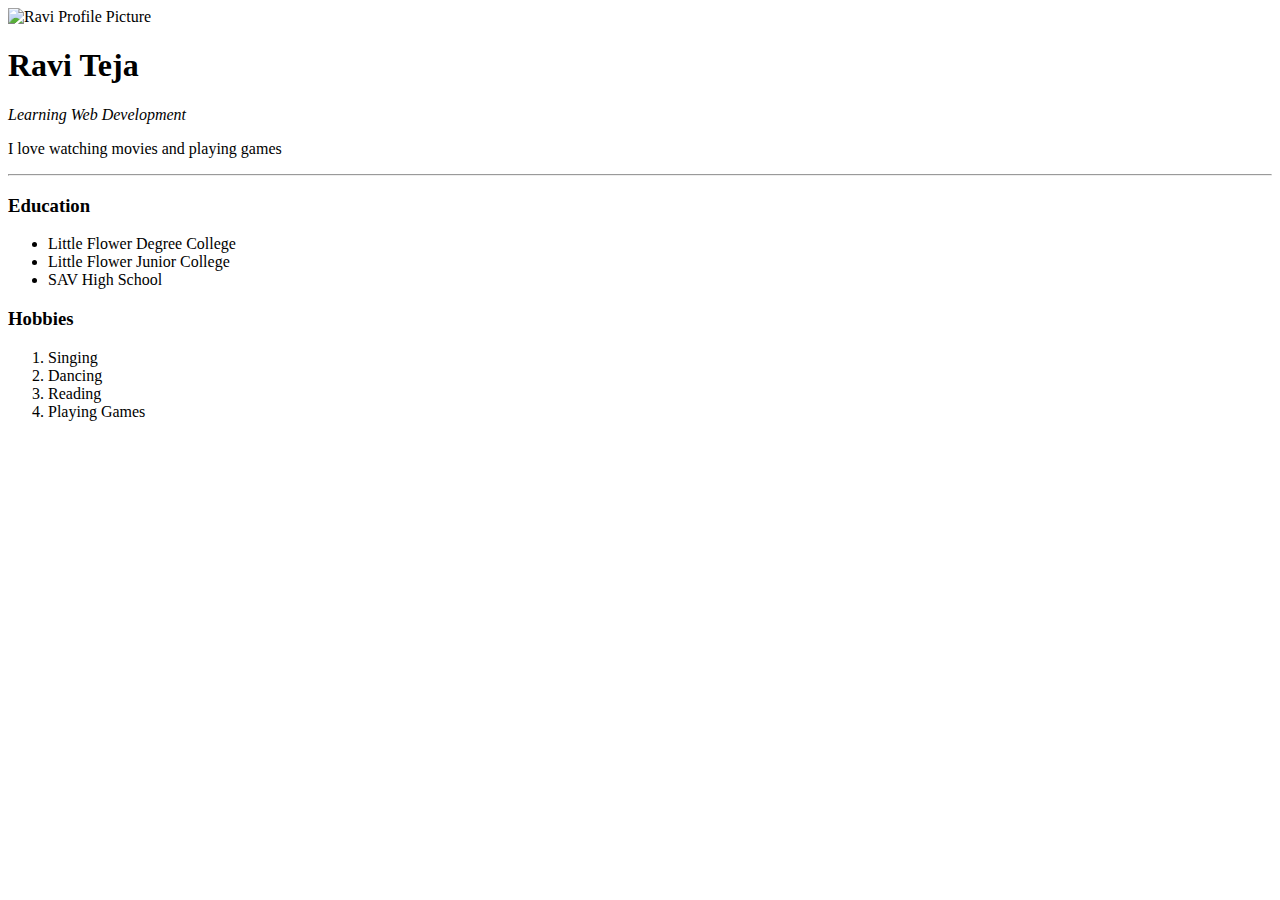
==== index.html @ f7b1ebb9 "Add files in repository" ====
<!DOCTYPE html>
<html lang="en" dir="ltr">

<head>
  <meta charset="utf-8">
  <title>Ravi's Personal Site</title>
</head>

<body>
  <img src="https://i.pinimg.com/originals/2a/db/8b/2adb8b0d7eaff53ea1950d6b39d2d066.jpg" alt="Ravi Profile Picture">
  <h1> Ravi Teja </h1>
   <p><em>Learning Web Development</em></p>
   <p>I love watching movies and playing games</p>
   <hr>
   <h3>Education</h3>
   <ul>
     <li>Little Flower Degree College</li>
     <li>Little Flower Junior College</li>
     <li>SAV High School</li>
   </ul>
   <h3>Hobbies</h3>
   <ol>
     <li>Singing</li>
     <li>Dancing</li>
     <li>Reading</li>
     <li>Playing Games</li>
   </ol>
</body>

</html>
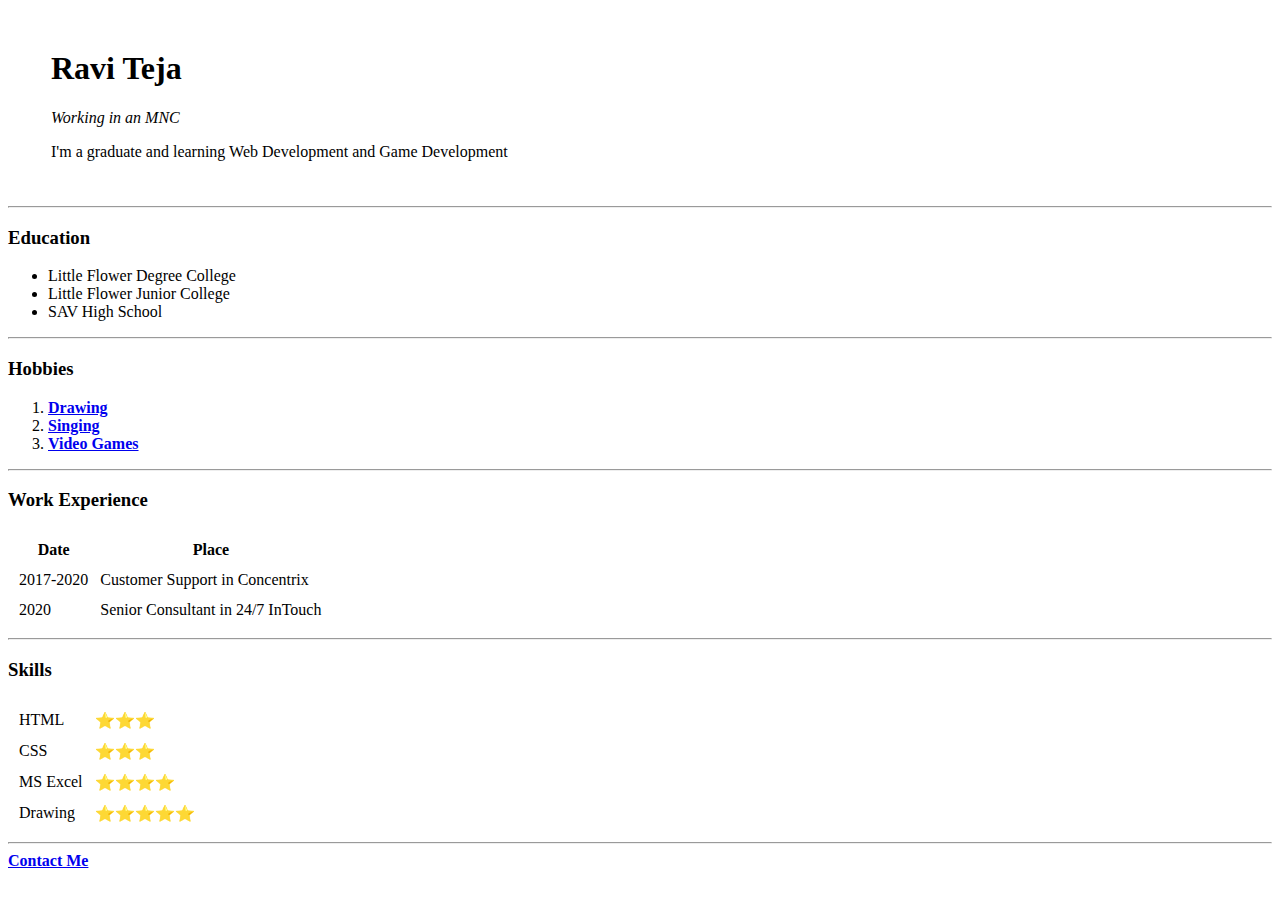
==== commit ef29572b: "Added Files Via Upload" ====
--- a/index.html
+++ b/index.html
@@ -7,24 +7,66 @@
 </head>
 
 <body>
-  <img src="https://i.pinimg.com/originals/2a/db/8b/2adb8b0d7eaff53ea1950d6b39d2d066.jpg" alt="Ravi Profile Picture">
-  <h1> Ravi Teja </h1>
-   <p><em>Learning Web Development</em></p>
-   <p>I love watching movies and playing games</p>
-   <hr>
-   <h3>Education</h3>
-   <ul>
-     <li>Little Flower Degree College</li>
-     <li>Little Flower Junior College</li>
-     <li>SAV High School</li>
-   </ul>
-   <h3>Hobbies</h3>
-   <ol>
-     <li>Singing</li>
-     <li>Dancing</li>
-     <li>Reading</li>
-     <li>Playing Games</li>
-   </ol>
+  <table cellspacing="20">
+    <tr>
+      <td><img src="C:\Users\teja7\OneDrive\Desktop\Web Development\HTML Personal Site\Ravi Teja.png" alt=""></td>
+      <td>  <h1>Ravi Teja</h1>
+        <p><em>Working in an MNC</em></p>
+        <p>I'm a graduate and learning Web Development and Game Development</p></td>
+    </tr>
+  </table>
+  <hr>
+  <h3>Education</h3>
+  <ul>
+    <li>Little Flower Degree College</li>
+    <li>Little Flower Junior College</li>
+    <li>SAV High School</li>
+  </ul>
+  <hr>
+  <h3>Hobbies</h3>
+  <ol start="1">
+    <li><strong><a href="https://www.pexels.com/search/sketching/">Drawing</a></strong></li>
+    <li><strong><a href="https://www.schoolofrock.com/resources/vocals/9-best-vocal-warm-ups-for-singers">Singing</a></strong></li>
+    <li><strong><a href="https://www.youtube.com/watch?v=ULfjoCqEo6I">Video Games</a></strong></li>
+  </ol>
+  <hr>
+  <h3>Work Experience</h3>
+  <table cellspacing="10">
+    <tr>
+      <th>Date</th>
+      <th>Place</th>
+    </tr>
+    <tr>
+      <td>2017-2020</td>
+      <td>Customer Support in Concentrix</td>
+    </tr>
+    <tr>
+      <td>2020</td>
+      <td>Senior Consultant in 24/7 InTouch</td>
+    </tr>
+  </table>
+  <hr>
+  <h3>Skills</h3>
+  <table cellspacing="10">
+    <tr>
+      <td>HTML</td>
+      <td>⭐⭐⭐</td>
+    </tr>
+    <tr>
+      <td>CSS</td>
+      <td>⭐⭐⭐</td>
+    </tr>
+    <tr>
+      <td>MS Excel</td>
+      <td>⭐⭐⭐⭐</td>
+    </tr>
+    <tr>
+      <td>Drawing</td>
+      <td>⭐⭐⭐⭐⭐</td>
+    </tr>
+  </table>
+  <hr>
+  <strong><a href="C:\Users\teja7\OneDrive\Desktop\Web Development\HTML Personal Site\Contact-Me.html">Contact Me</a></strong>
 </body>
 
 </html>
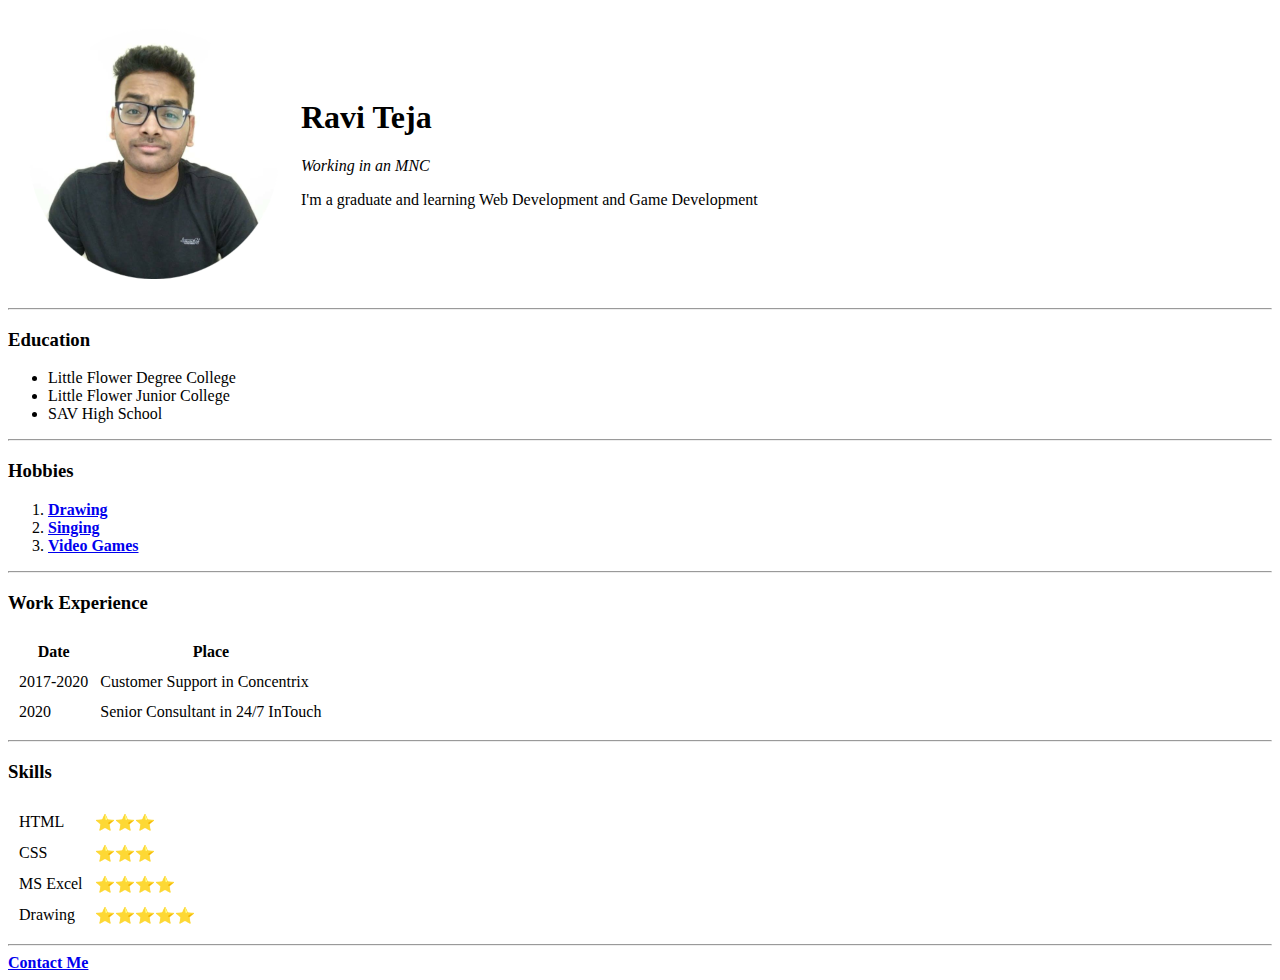
==== commit b23e1caf: "Update index.html" ====
--- a/index.html
+++ b/index.html
@@ -1,4 +1,3 @@
-<!DOCTYPE html>
 <html lang="en" dir="ltr">
 
 <head>
@@ -9,7 +8,7 @@
 <body>
   <table cellspacing="20">
     <tr>
-      <td><img src="C:\Users\teja7\OneDrive\Desktop\Web Development\HTML Personal Site\Ravi Teja.png" alt=""></td>
+      <td><img src="Ravi Teja.png" alt=""></td>
       <td>  <h1>Ravi Teja</h1>
         <p><em>Working in an MNC</em></p>
         <p>I'm a graduate and learning Web Development and Game Development</p></td>
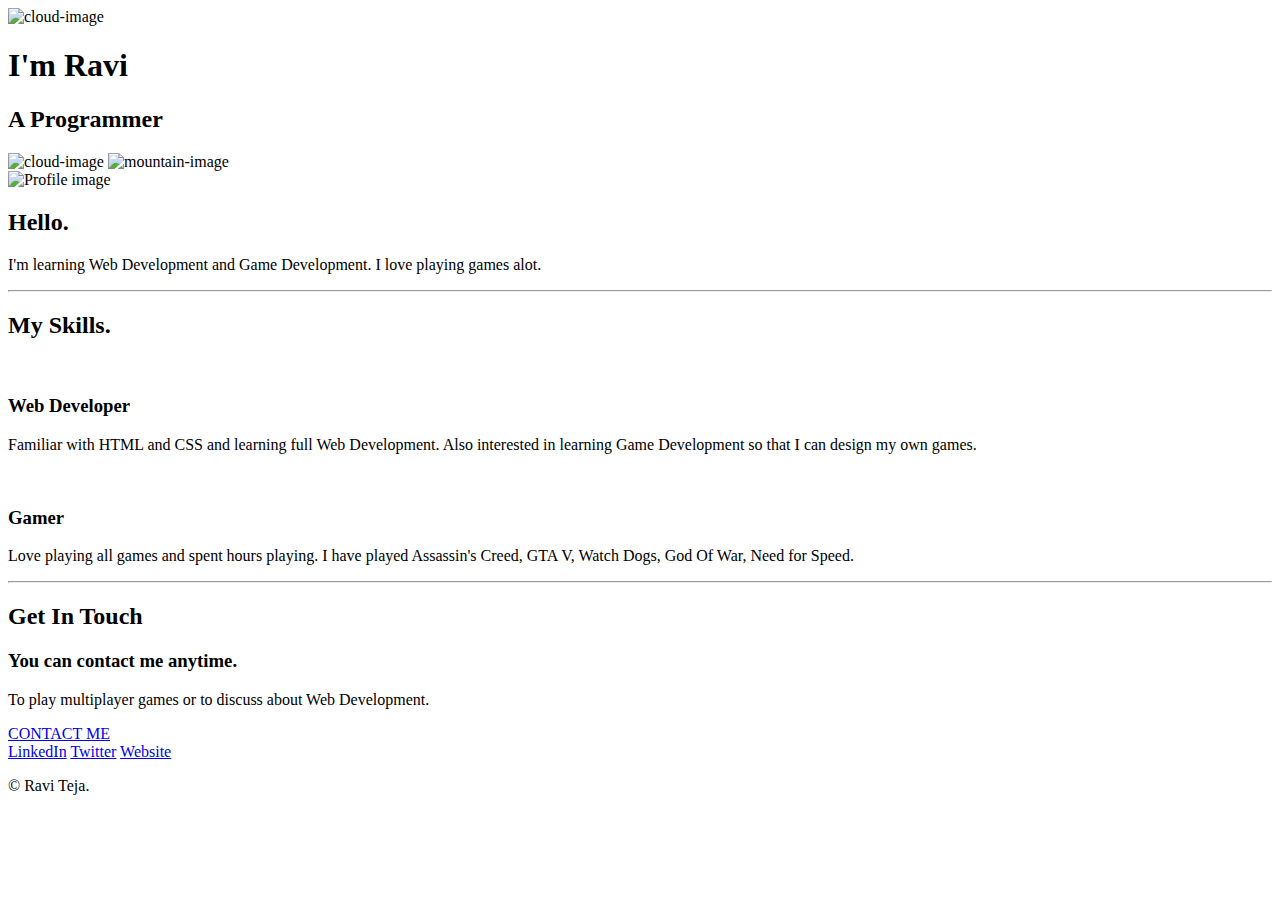
==== commit 1695c063: "Update CSS" ====
--- a/index.html
+++ b/index.html
@@ -1,71 +1,60 @@
+<!DOCTYPE html>
 <html lang="en" dir="ltr">
 
 <head>
   <meta charset="utf-8">
-  <title>Ravi's Personal Site</title>
+  <title>Ravi Teja</title>
+  <link rel="stylesheet" href="css/styles.css">
+  <link rel="icon" href="favicon.ico">
+  <link rel="preconnect" href="https://fonts.googleapis.com">
+  <link rel="preconnect" href="https://fonts.gstatic.com" crossorigin>
+  <link href="https://fonts.googleapis.com/css2?family=Merriweather&family=Montserrat&family=Sacramento&display=swap" rel="stylesheet">
 </head>
 
 <body>
-  <table cellspacing="20">
-    <tr>
-      <td><img src="Ravi Teja.png" alt=""></td>
-      <td>  <h1>Ravi Teja</h1>
-        <p><em>Working in an MNC</em></p>
-        <p>I'm a graduate and learning Web Development and Game Development</p></td>
-    </tr>
-  </table>
-  <hr>
-  <h3>Education</h3>
-  <ul>
-    <li>Little Flower Degree College</li>
-    <li>Little Flower Junior College</li>
-    <li>SAV High School</li>
-  </ul>
-  <hr>
-  <h3>Hobbies</h3>
-  <ol start="1">
-    <li><strong><a href="https://www.pexels.com/search/sketching/">Drawing</a></strong></li>
-    <li><strong><a href="https://www.schoolofrock.com/resources/vocals/9-best-vocal-warm-ups-for-singers">Singing</a></strong></li>
-    <li><strong><a href="https://www.youtube.com/watch?v=ULfjoCqEo6I">Video Games</a></strong></li>
-  </ol>
-  <hr>
-  <h3>Work Experience</h3>
-  <table cellspacing="10">
-    <tr>
-      <th>Date</th>
-      <th>Place</th>
-    </tr>
-    <tr>
-      <td>2017-2020</td>
-      <td>Customer Support in Concentrix</td>
-    </tr>
-    <tr>
-      <td>2020</td>
-      <td>Senior Consultant in 24/7 InTouch</td>
-    </tr>
-  </table>
-  <hr>
-  <h3>Skills</h3>
-  <table cellspacing="10">
-    <tr>
-      <td>HTML</td>
-      <td>⭐⭐⭐</td>
-    </tr>
-    <tr>
-      <td>CSS</td>
-      <td>⭐⭐⭐</td>
-    </tr>
-    <tr>
-      <td>MS Excel</td>
-      <td>⭐⭐⭐⭐</td>
-    </tr>
-    <tr>
-      <td>Drawing</td>
-      <td>⭐⭐⭐⭐⭐</td>
-    </tr>
-  </table>
-  <hr>
-  <strong><a href="C:\Users\teja7\OneDrive\Desktop\Web Development\HTML Personal Site\Contact-Me.html">Contact Me</a></strong>
+  <div class="top-container">
+    <img class="top-cloud" src="images/cloud.png" alt="cloud-image">
+    <h1>I'm Ravi</h1>
+    <h2>A <span class="pro">Pro</span>grammer</h2>
+    <img class="bottom-cloud" src="images/cloud.png" alt="cloud-image">
+    <img src="images/mountain.png" alt="mountain-image">
+  </div>
+  <div class="middle-container">
+    <div class="profile">
+      <img src="images/Ravi Teja.png" alt="Profile image">
+      <h2>Hello.</h2>
+      <p class="introduction">I'm learning Web Development and Game Development. I love playing games alot.</p>
+    </div>
+    <hr>
+    <div class="skills">
+      <h2>My Skills.</h2>
+      <div class="skill-row">
+        <img class="requiem-img" src="images/requirements.png" alt="">
+        <h3>Web Developer</h3>
+        <p>Familiar with HTML and CSS and learning full Web Development. Also interested in learning Game Development so that I can design my own games.</p>
+      </div>
+      <div class="skill-row">
+        <img class="game-img" src="images/game-console.png" alt="">
+        <h3>Gamer</h3>
+        <p>Love playing all games and spent hours playing. I have played Assassin's Creed, GTA V, Watch Dogs, God Of War, Need for Speed.</p>
+      </div>
+    </div>
+    <hr>
+    <div class="contact-me">
+      <h2>Get In Touch</h2>
+      <h3>You can contact me anytime.</h3>
+      <p class="contact-message">To play multiplayer games or to discuss about Web Development.</p>
+      <a class="btn" href="mailto:teja72651@gmail.com">CONTACT ME</a>
+    </div>
+  </div>
+
+
+  <div class="bottom-container">
+    <a class="footer-link" href="https://www.linkedin.com/">LinkedIn</a>
+    <a class="footer-link" href="https://twitter.com/">Twitter</a>
+    <a class="footer-link" href="https://www.appbrewery.co/">Website</a>
+    <p class="copyright">© Ravi Teja.</p>
+  </div>
 </body>
 
 </html>
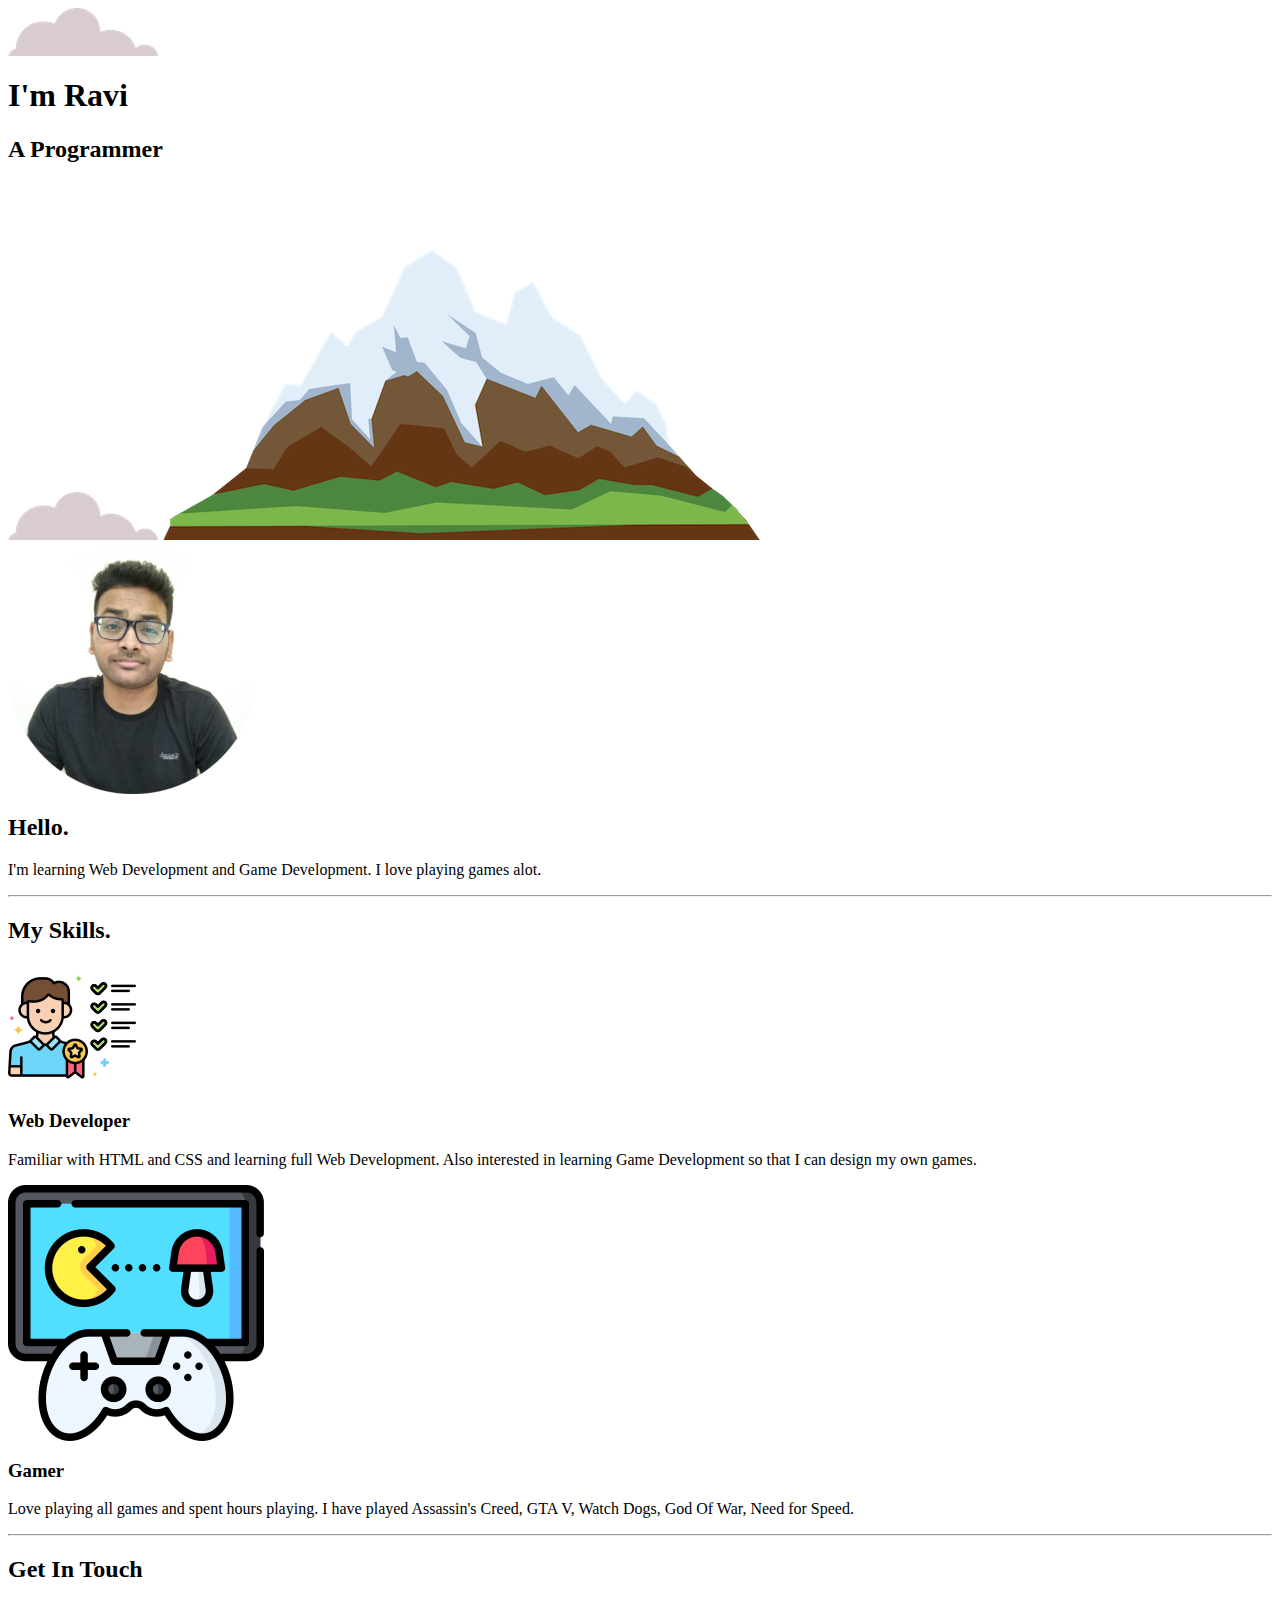
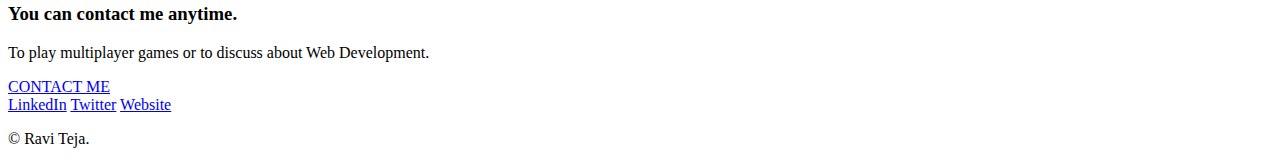
==== commit b90ea16c: "Update index.html" ====
--- a/index.html
+++ b/index.html
@@ -1,4 +1,3 @@
-<!DOCTYPE html>
 <html lang="en" dir="ltr">
 
 <head>
@@ -13,15 +12,15 @@
 
 <body>
   <div class="top-container">
-    <img class="top-cloud" src="images/cloud.png" alt="cloud-image">
+    <img class="top-cloud" src="cloud.png" alt="cloud-image">
     <h1>I'm Ravi</h1>
     <h2>A <span class="pro">Pro</span>grammer</h2>
-    <img class="bottom-cloud" src="images/cloud.png" alt="cloud-image">
-    <img src="images/mountain.png" alt="mountain-image">
+    <img class="bottom-cloud" src="cloud.png" alt="cloud-image">
+    <img src="mountain.png" alt="mountain-image">
   </div>
   <div class="middle-container">
     <div class="profile">
-      <img src="images/Ravi Teja.png" alt="Profile image">
+      <img src="Ravi Teja.png" alt="Profile image">
       <h2>Hello.</h2>
       <p class="introduction">I'm learning Web Development and Game Development. I love playing games alot.</p>
     </div>
@@ -29,12 +28,12 @@
     <div class="skills">
       <h2>My Skills.</h2>
       <div class="skill-row">
-        <img class="requiem-img" src="images/requirements.png" alt="">
+        <img class="requiem-img" src="requirements.png" alt="">
         <h3>Web Developer</h3>
         <p>Familiar with HTML and CSS and learning full Web Development. Also interested in learning Game Development so that I can design my own games.</p>
       </div>
       <div class="skill-row">
-        <img class="game-img" src="images/game-console.png" alt="">
+        <img class="game-img" src="game-console.png" alt="">
         <h3>Gamer</h3>
         <p>Love playing all games and spent hours playing. I have played Assassin's Creed, GTA V, Watch Dogs, God Of War, Need for Speed.</p>
       </div>
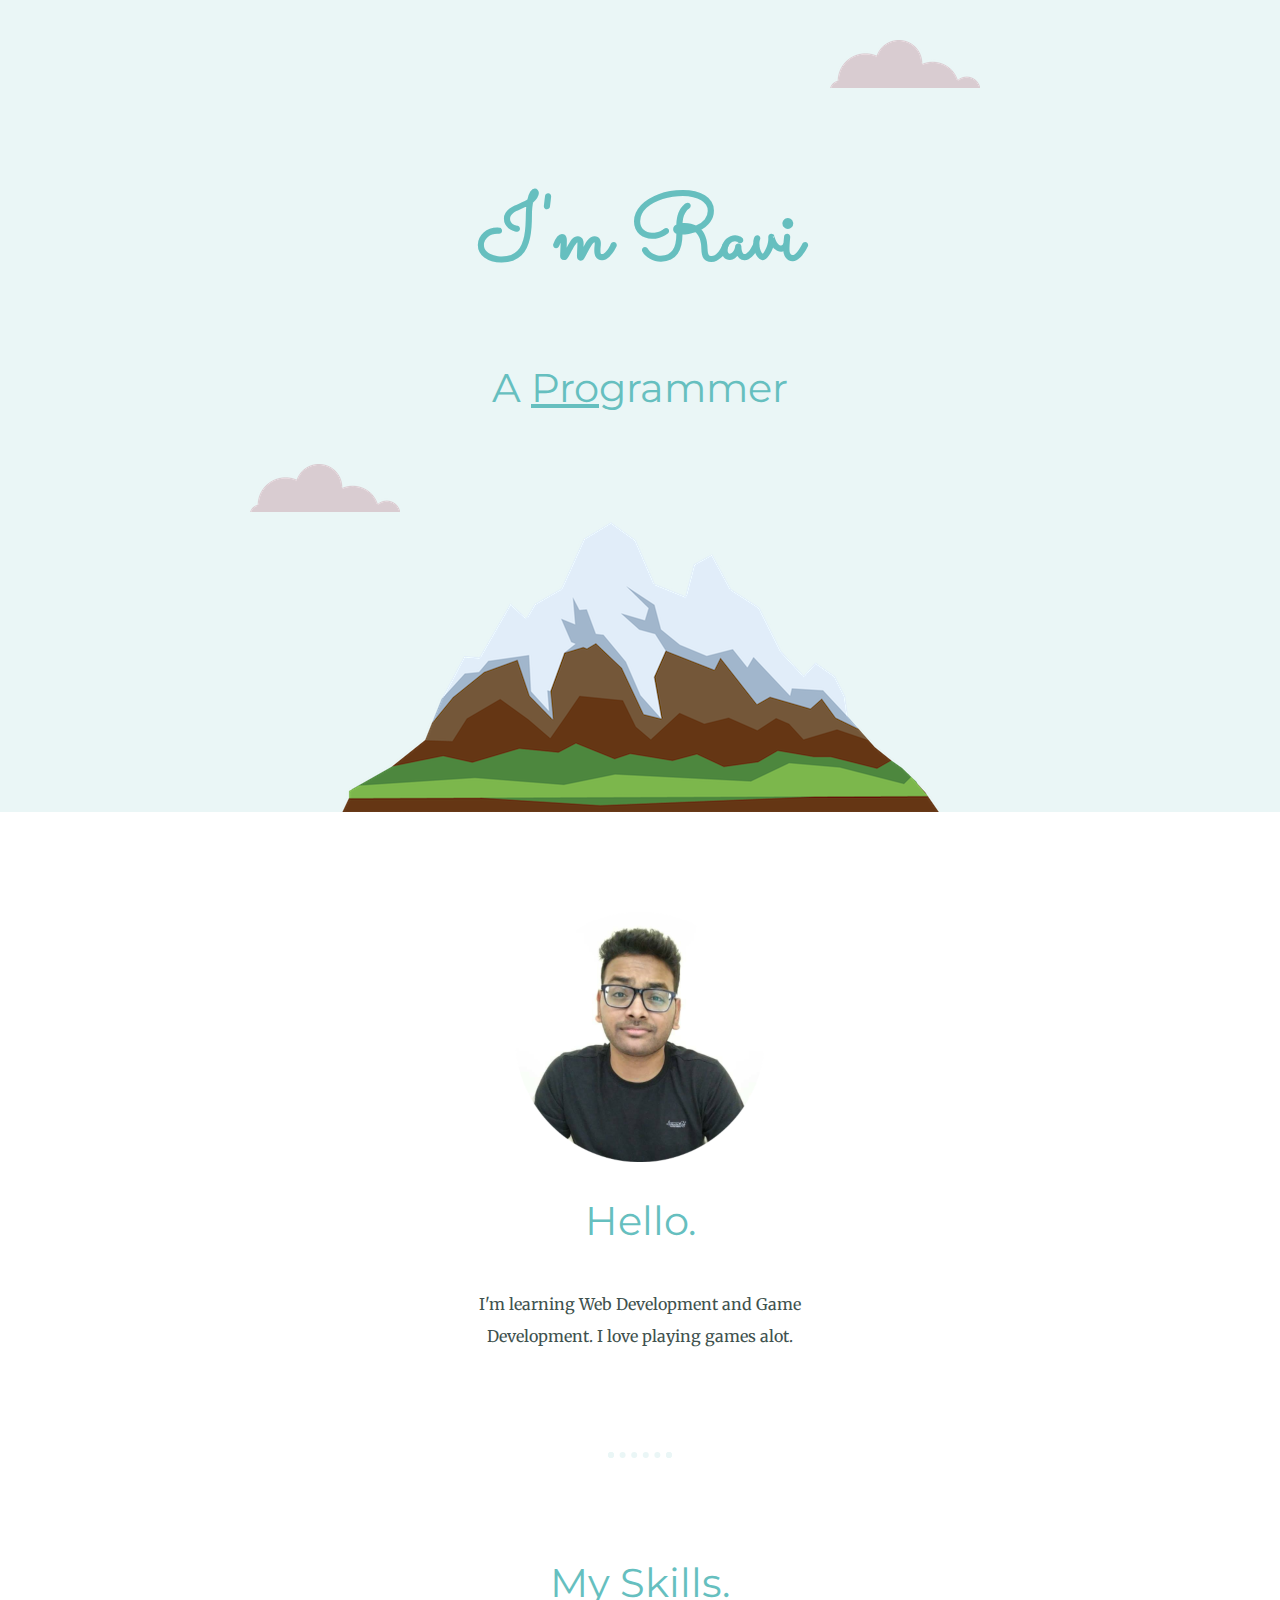
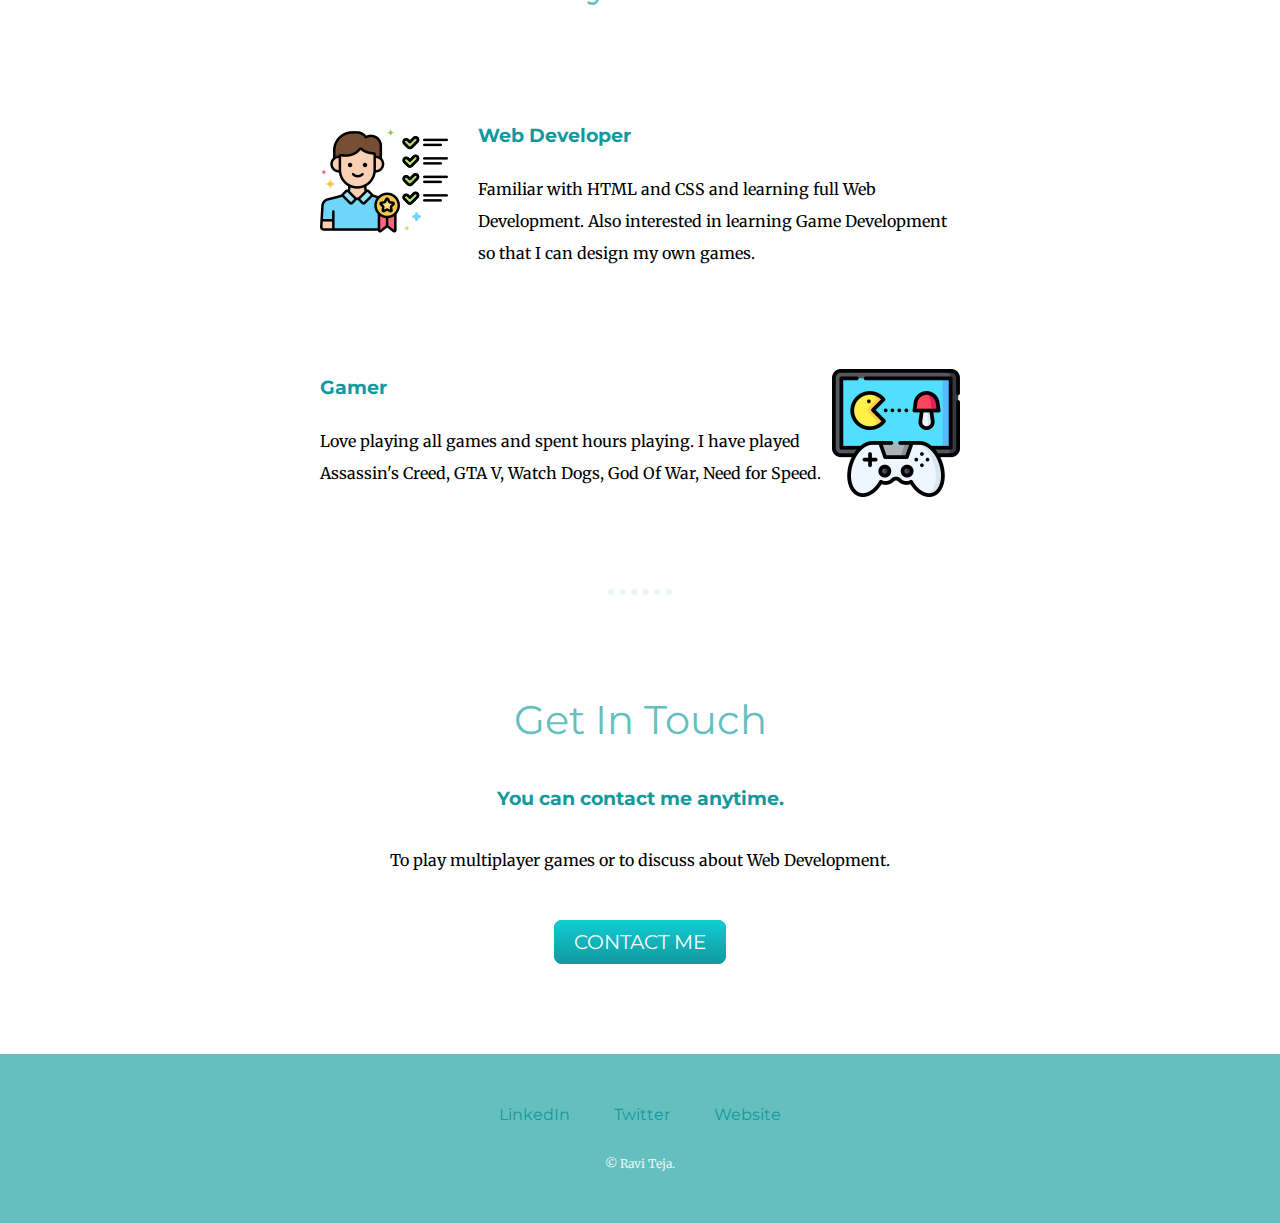
==== commit 2040db92: "Update index.html" ====
--- a/index.html
+++ b/index.html
@@ -3,7 +3,7 @@
 <head>
   <meta charset="utf-8">
   <title>Ravi Teja</title>
-  <link rel="stylesheet" href="css/styles.css">
+  <link rel="stylesheet" href="styles.css">
   <link rel="icon" href="favicon.ico">
   <link rel="preconnect" href="https://fonts.googleapis.com">
   <link rel="preconnect" href="https://fonts.gstatic.com" crossorigin>
--- a/styles.css
+++ b/styles.css
@@ -0,0 +1,137 @@
+body {
+  margin: 0;
+  text-align: center;
+  font-family: 'Merriweather', serif;
+}
+
+h1 {
+  color: #66BFBF;
+  line-height: 2;
+  margin: 50px auto 0 auto;
+  font-family: 'Sacramento', cursive;
+  font-size: 562.5%;
+}
+
+h2 {
+  color: #66BFBF;
+  font-family: 'Montserrat', serif;
+  font-size: 2.5rem;
+  font-weight: normal;
+  padding-bottom: 10px;
+}
+
+h3 {
+  color: #11999E;
+  font-family: 'Montserrat', serif;
+}
+
+a {
+  color: #11999E;
+  font-family: 'Montserrat', serif;
+  margin: 10px 20px;
+  text-decoration: none;
+}
+
+a:hover {
+  color: #EAF6F6;
+}
+
+hr {
+  border: dotted #EAF6F6 6px;
+  border-bottom: none;
+  width: 4%;
+  margin: 100px auto;
+}
+
+.copyright {
+  color: #EAF6F6;
+  font-size: .75rem;
+  padding: 20px 0;
+}
+
+.top-container {
+  background-color: #EAF6F6;
+  position: relative;
+  padding-top: 100px;
+}
+
+.pro {
+  text-decoration: underline;
+}
+
+.bottom-cloud {
+  position: absolute;
+  left: 250px;
+  bottom: 300px;
+}
+
+.top-cloud {
+  position: absolute;
+  right: 300px;
+  top: 40px;
+}
+
+.skill-row {
+  margin: 100px auto 100px auto;
+  line-height: 2;
+  text-align: left;
+  width: 50%;
+}
+
+.requiem-img {
+  float: left;
+  padding-right: 30px;
+}
+
+.game-img {
+  float: right;
+  width: 20%;
+}
+
+.introduction {
+  color: #40514E;
+  width: 30%;
+  margin: auto;
+  line-height: 2;
+}
+
+.middle-container {
+  margin: 100px 0;
+}
+
+.contact-message {
+  width: 40%;
+  margin: 40px auto 60px;
+}
+
+.btn {
+  background: #11CDD4;
+  background-image: -webkit-linear-gradient(top, #11CDD4, #11999E);
+  background-image: -moz-linear-gradient(top, #11CDD4, #11999E);
+  background-image: -ms-linear-gradient(top, #11CDD4, #11999E);
+  background-image: -o-linear-gradient(top, #11CDD4, #11999E);
+  background-image: linear-gradient(to bottom, #11CDD4, #11999E);
+  -webkit-border-radius: 8;
+  -moz-border-radius: 8;
+  border-radius: 8px;
+  font-family: 'Montserrat', serif;
+  color: #ffffff;
+  font-size: 20px;
+  padding: 10px 20px 10px 20px;
+  text-decoration: none;
+}
+
+.btn:hover {
+  background: #30E3CB;
+  background-image: -webkit-linear-gradient(top, #30E3CB, #2BC4AD);
+  background-image: -moz-linear-gradient(top, #30E3CB, #2BC4AD);
+  background-image: -ms-linear-gradient(top, #30E3CB, #2BC4AD);
+  background-image: -o-linear-gradient(top, #30E3CB, #2BC4AD);
+  background-image: linear-gradient(to bottom, #30E3CB, #2BC4AD);
+  text-decoration: none;
+}
+
+.bottom-container {
+  background-color: #66BFBF;
+  padding: 50px 0 20px;
+}
